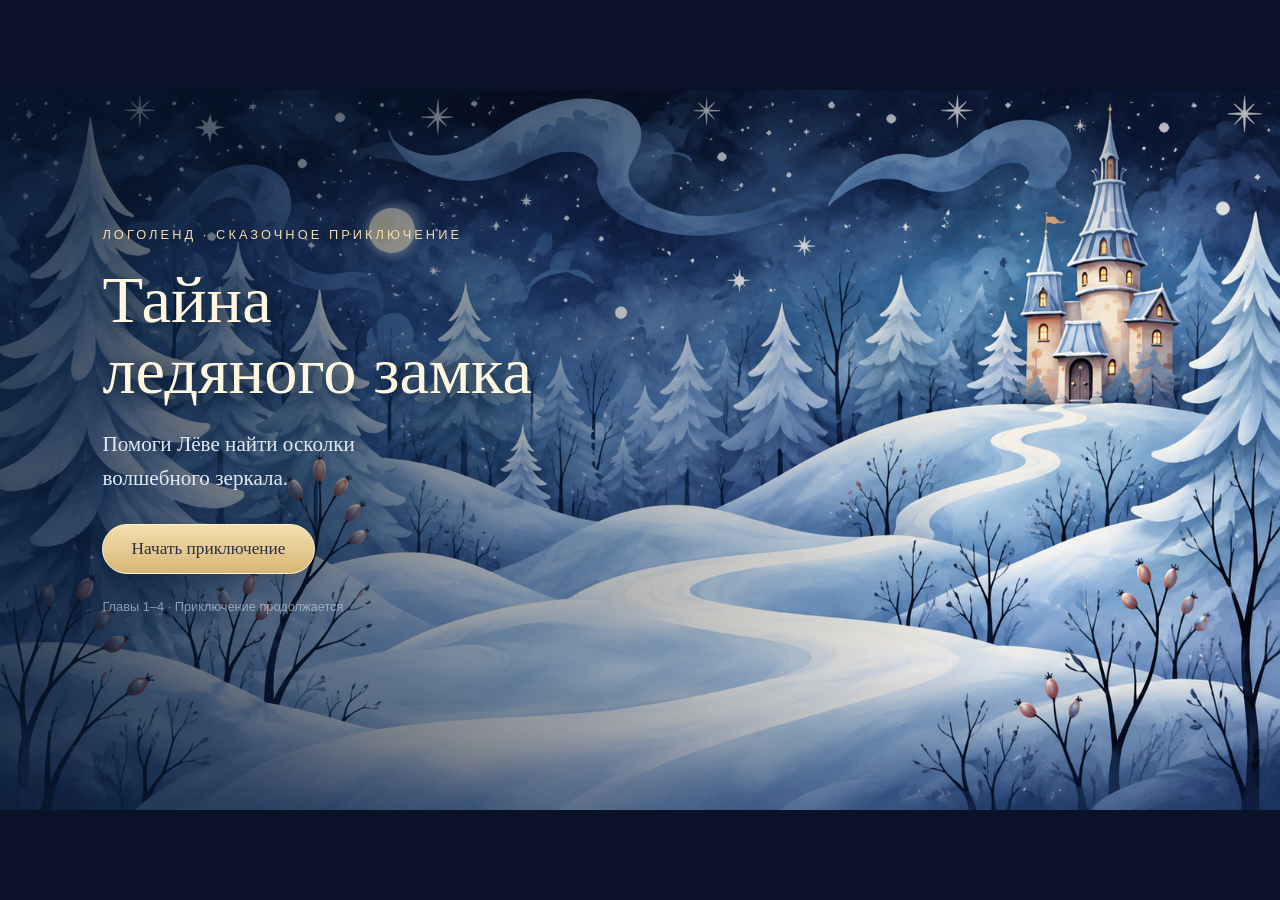
==== index.html @ 732ce21d "Open laboratory door on shard collection and expand finale into spring garden celebration" ====
<!doctype html>
<html lang="ru">
<head>
  <meta charset="utf-8"><meta name="viewport" content="width=device-width,initial-scale=1,viewport-fit=cover">
  <meta name="theme-color" content="#101b38">
  <title>Тайна ледяного замка — Логоленд</title>
  <link rel="stylesheet" href="style.css?v=spring-ending">
</head>
<body>
<main id="game" aria-label="Тайна ледяного замка">
  <div id="scene" class="scene castle"></div><div class="vignette"></div><div id="particles" aria-hidden="true"></div>
  <header id="toolbar" hidden>
    <button id="home" class="round" aria-label="В главное меню" title="В главное меню">⌂</button>
    <div id="shards" aria-label="Найдено осколков: 0 из 4"><i></i><i></i><i></i><i></i></div>
    
  </header>
  <section id="menu">
    <div class="menu-copy"><p class="eyebrow">ЛОГОЛЕНД · СКАЗОЧНОЕ ПРИКЛЮЧЕНИЕ</p><h1>Тайна<br>ледяного замка</h1><p class="intro">Помоги Лёве найти осколки<br>волшебного зеркала.</p><button id="start" class="gold">Начать приключение</button><button id="restart-room" class="text-button" hidden>Повторить оранжерею</button><button id="restart" class="text-button" hidden>Начать заново</button><p class="chapter-note">Главы 1–4 · Приключение продолжается</p></div>
  </section>
  <section id="library" aria-label="Замёрзшая библиотека" hidden>
    <div id="room-title"><span>ГЛАВА ПЕРВАЯ</span><h2>Замёрзшая библиотека</h2></div>
    <div id="books" aria-label="Четыре волшебные книги"></div>
    <button id="master" aria-label="Забрать осколок зеркала" hidden><span class="shard"></span></button>
    <button id="door" aria-label="Подойти к открывшейся двери" hidden><span>Дальше</span></button>
    <img id="lyova" src="assets/lyova.png" alt="Лисёнок Лёва" draggable="false">
  </section>
  <section id="greenhouse" aria-label="Ледяная оранжерея" hidden>
    <div class="green-title"><span>ГЛАВА ВТОРАЯ</span><h2>Ледяная оранжерея</h2></div>
    <div id="flowers" aria-label="Четыре замёрзших цветка"></div>
    <div id="held-match" aria-hidden="true" hidden><div class="match-heat"></div><img class="match-wood" src="assets/match.png" alt=""><img class="match-flame" src="assets/flame.png" alt=""></div>
    <button id="match" aria-label="Взять волшебную спичку" aria-pressed="false"><img src="assets/match.png" alt="" draggable="false"><span>Возьми спичку</span></button>
    <img id="green-lyova" src="assets/lyova.png" alt="Лисёнок Лёва" draggable="false">
    <button id="tree-shard" aria-label="Забрать второй осколок зеркала" hidden><span class="shard"></span></button>
    <button id="green-door" aria-label="Подойти к двери оранжереи" hidden><span>Дальше</span></button>
    <div id="gold-wave" aria-hidden="true"></div>
  </section>
  <section id="cave" aria-label="Пещера хрустальных ключей" hidden>
    <div class="green-title"><span>ГЛАВА ТРЕТЬЯ</span><h2>Пещера хрустальных ключей</h2></div>
    <div id="cave-crystals" aria-hidden="true"><img src="assets/crystal.png" alt=""><img src="assets/crystal.png" alt=""><img src="assets/crystal.png" alt=""></div>
    <div id="chests" aria-label="Три сундука"></div>
    <div id="cave-keys"></div><div id="key-hiding"></div>
    <img id="cave-lyova" src="assets/lyova.png" alt="Лисёнок Лёва" draggable="false">
    <button id="cave-shard" aria-label="Забрать третий осколок зеркала" hidden><span class="shard"></span></button>
    <button id="cave-door" aria-label="Подойти к проходу в лабораторию" hidden><span>Дальше</span></button>
  </section>
  <p id="hint" role="status" aria-live="polite" hidden></p>
  <div id="flower-focus" role="dialog" aria-modal="true" aria-label="Картинка внутри цветка" hidden>
    <button id="flower-close" class="round" aria-label="Вернуться к цветам">×</button>
    <div class="flower-portrait"><img id="flower-frame" src="assets/flower-open.png" alt="" draggable="false"><button id="flower-picture" aria-label="Я назвал картинку в цветке"><img id="flower-word" alt="" draggable="false"></button></div>
    <p>Придумай предложения с этим словом, а затем нажми на картинку.</p>
  </div>
  <div id="focus" role="dialog" aria-modal="true" aria-label="Волшебная книга" hidden>
    <button id="close" class="round" aria-label="Вернуть книгу на полку">×</button>
    <div id="focus-book">
      <img class="book-body" src="assets/book.png" alt="" draggable="false">
      <button id="picture" aria-label="Я назвал картинку" disabled><img id="word-image" alt="" draggable="false"></button>
      <canvas id="ice" width="480" height="580" aria-label="Сотри лёд движением пальца или мыши"></canvas>
      <div id="book-glow" aria-hidden="true"></div>
    </div>
    <p id="focus-hint" aria-live="polite">Сотри лёд с обложки</p>
  </div>
  <section id="ending" hidden><div class="ending-card"><div class="shard large"></div><p class="eyebrow">ПЕРВЫЙ ОСКОЛОК НАЙДЕН</p><h2>Библиотека проснулась!</h2><p>Ты помог Лёве раскрыть тайну четырёх книг.<br>Впереди — ледяная оранжерея.</p><p class="next-note">Продолжение приключения ещё создаётся.</p><button id="again" class="gold">Сыграть ещё раз</button><button id="end-home" class="text-button">В главное меню</button></div></section>
  <div id="transition" aria-hidden="true"></div>
  <div id="load-error" role="alert" hidden>Не удалось загрузить иллюстрации. Проверьте соединение и обновите страницу.</div>
</main>
<script src="finale.js"></script>
<script src="lab.js"></script>
<script src="cave.js"></script>
<script src="greenhouse.js?v=forest-fox"></script>
<script src="fox.js?v=original-lyova"></script>
<script src="game.js"></script>
</body>
</html>
---- style.css ----
*{box-sizing:border-box}html,body{margin:0;width:100%;height:100%;overflow:hidden;background:#091226;color:#fff;font-family:Georgia,'Times New Roman',serif}body{display:grid;place-items:center}button{font:inherit;cursor:pointer;-webkit-tap-highlight-color:transparent}button:focus-visible{outline:3px solid #ffe5a1;outline-offset:5px}button:disabled{cursor:default}button,img{user-select:none;-webkit-user-select:none}button{touch-action:manipulation}[hidden]{display:none!important}#game{width:min(100vw,177.7778vh);height:min(100vh,56.25vw);position:relative;isolation:isolate;overflow:hidden;container-type:inline-size;background:#152a4c;touch-action:none}.scene,.vignette,#particles,#transition{position:absolute;inset:0;pointer-events:none}.scene{background:center/cover no-repeat;transition:filter 1.8s,transform 2s}.scene.castle{background-image:url('assets/castle.png')}.scene.library-bg{background-image:url('assets/library.png')}.scene.warm{filter:sepia(.18) brightness(1.14)}.vignette{background:linear-gradient(180deg,#09122555,transparent 25%,transparent 80%,#0a173544)}#particles{z-index:3;overflow:hidden}.particle{position:absolute;width:3px;height:3px;background:#e9f5ff;border-radius:50%;opacity:0;animation:float 8s linear infinite}@keyframes float{0%{opacity:0;transform:translateY(0)}20%{opacity:.7}80%{opacity:.4}100%{opacity:0;transform:translate(15px,90px)}}header{position:absolute;z-index:10;top:3%;left:3%;right:3%;display:flex;align-items:center;justify-content:space-between}.round{width:4.2cqw;height:4.2cqw;min-width:30px;min-height:30px;display:grid;place-items:center;border:1px solid #cce9ff66;border-radius:50%;background:#152d4dcc;color:#e7f3fa;font-size:2.7cqw;box-shadow:0 4px 15px #06112744;position:relative}.round:hover{background:#305477}.slash{position:absolute;width:55%;height:2px;background:#f1dcb2;transform:rotate(-45deg)}#shards{display:flex;gap:1.3cqw;padding:1cqw 2cqw;border-radius:50px;background:#101e3e88;border:1px solid #b8d7ee44}#shards i,.shard{display:block;width:1.5cqw;height:2.5cqw;background:linear-gradient(135deg,#eaffff55,#7ba8d544,#bfdfff55);clip-path:polygon(38% 0,100% 20%,77% 79%,30% 100%,0 45%)}#shards i:nth-child(even){transform:rotate(30deg)}#shards i.found{background:linear-gradient(135deg,#fffbe1,#afecff 50%,#e6b64c);filter:drop-shadow(0 0 6px #ffe7a0)}#menu{position:absolute;inset:0;background:linear-gradient(90deg,#07172cbb,transparent 78%)}.menu-copy{position:absolute;left:8%;top:17%}.eyebrow{font:500 1cqw/1.5 Arial,sans-serif;letter-spacing:.24em;color:#f4dca6}h1{font-size:5.2cqw;line-height:1.08;font-weight:400;margin:1.5cqw 0;color:#fff7df;text-shadow:0 3px 20px #05182d}p.intro{font-size:1.65cqw;line-height:1.6;color:#e1eaf4;margin:1.6cqw 0 2.2cqw}.gold{background:linear-gradient(#f4dfae,#d7b676);color:#273047;font-size:1.35cqw;padding:1.1cqw 2.2cqw;border:1px solid #fff2ce;border-radius:50px;box-shadow:0 5px 22px #0d1a3966;transition:transform .2s}.gold:hover{transform:translateY(-2px);filter:brightness(1.08)}.text-button{display:block;border:0;background:none;color:#dce8ef;font-size:1.1cqw;margin:1.2cqw auto;padding:.5cqw;text-decoration:underline;text-underline-offset:4px}.menu-copy .text-button{margin-left:1cqw}.chapter-note{font:1cqw Arial,sans-serif;color:#d2deec99;margin-top:2cqw}#library{position:absolute;inset:0}#room-title{position:absolute;top:12%;width:100%;text-align:center;pointer-events:none;text-shadow:0 2px 12px #091733}#room-title span{font:.8cqw Arial,sans-serif;letter-spacing:.28em;color:#d0e4f3}#room-title h2{font-weight:400;font-size:2.1cqw;margin:.7cqw}#books{position:absolute;left:26%;top:30%;width:52%;height:29%;display:flex;align-items:end;justify-content:space-around;gap:1cqw}.shelf-book{position:relative;width:23%;height:100%;padding:0;border:0;background:none;transform-origin:50% 100%;transition:transform .5s,filter .8s}.shelf-book:hover{transform:translateY(-7%) rotate(-2deg)}.shelf-book .cover{width:100%;height:100%;object-fit:contain;filter:brightness(.87) saturate(.65)}.shelf-book .mini-picture{position:absolute;left:26%;top:28%;width:48%;height:45%;object-fit:contain;opacity:0;transition:opacity .7s}.shelf-book .frost{position:absolute;inset:9% 15% 10% 12%;border-radius:5%;background:linear-gradient(135deg,#e7faffd9,#9fc8e5e6 40%,#d4f1fff2 42%,#c2e5f4b3 45%,#9dc5e7e8 70%,#ebffffd9);box-shadow:inset 0 0 18px #e8faff;mix-blend-mode:screen;transition:opacity .8s}.shelf-book:not(.done){animation:book-breathe 3s ease-in-out infinite}.shelf-book:nth-child(2){animation-delay:.7s}.shelf-book:nth-child(3){animation-delay:1.4s}.shelf-book:nth-child(4){animation-delay:2.1s}.shelf-book.done .cover{filter:brightness(1.1);}.shelf-book.done .frost{opacity:0}.shelf-book.done .mini-picture{opacity:1}.shelf-book.done{filter:drop-shadow(0 0 8px #ffdc7e77)}@keyframes book-breathe{50%{filter:drop-shadow(0 0 6px #d0faff66)}}#lyova{position:absolute;left:9%;bottom:4%;height:31%;width:20%;object-fit:contain;transform-origin:50% 90%;pointer-events:none;transition:left 2.3s,bottom 2.3s,transform 2.3s;animation:breathe 4s ease-in-out infinite}@keyframes breathe{50%{transform:translateY(-.35cqw) rotate(-1deg)}}#lyova.happy{animation:hop .6s ease 2}@keyframes hop{40%{transform:translateY(-2cqw) rotate(4deg)}}#lyova.walk{animation:walk .3s infinite alternate}@keyframes walk{to{transform:translateY(-.5cqw) rotate(3deg)}}#hint{position:absolute;z-index:11;bottom:3%;left:27%;right:16%;margin:0;text-align:center;border-radius:50px;padding:.9cqw 1.5cqw;color:#f0f5fa;background:#102846dd;box-shadow:0 3px 20px #09122544;font-size:1.35cqw;pointer-events:none;transition:opacity .5s}#focus{position:absolute;inset:0;z-index:20;background:#08172dcc;backdrop-filter:blur(5px);display:flex;align-items:center;justify-content:center;animation:fade-in .3s}#close{position:absolute;right:5%;top:7%;z-index:4}#focus-book{position:absolute;top:10%;height:76%;width:38%;perspective:900px;animation:zoom-in .45s ease;transform-origin:center}.book-body{position:absolute;inset:0;width:100%;height:100%;object-fit:contain;pointer-events:none}#picture{position:absolute;left:24%;top:24%;width:51%;height:52%;border:0;padding:0;background:radial-gradient(ellipse,#f3f4e7 20%,#e8edf5 65%,transparent 70%);border-radius:10%;transition:filter .5s;z-index:1}#word-image{width:100%;height:100%;object-fit:contain;padding:4%}#picture.ready{animation:book-breathe 2s infinite;filter:drop-shadow(0 0 12px #ffeeb4)}#ice{position:absolute;left:13%;top:9%;width:72%;height:82%;z-index:2;border-radius:4%;touch-action:none;cursor:crosshair;transition:opacity .5s}#ice.cleared{opacity:0;pointer-events:none}#focus-hint{position:absolute;bottom:3%;font-size:1.65cqw;color:#fff2d3;margin:0}#book-glow{position:absolute;inset:-20%;opacity:0;background:radial-gradient(ellipse,#fffbd9dd, #f5d88666 25%,transparent 65%);pointer-events:none;z-index:3}.opening .book-body{animation:open-cover 1.2s ease forwards}.opening #picture{animation:rise-picture 1.2s ease forwards}.opening #book-glow{animation:flare 1.3s ease}@keyframes open-cover{50%{transform:rotateY(-55deg);filter:brightness(1.6)}100%{transform:rotateY(-20deg)}}@keyframes rise-picture{50%{transform:scale(1.1);filter:drop-shadow(0 0 20px #fff2a4)}}@keyframes flare{50%{opacity:1;transform:scale(1.15)}100%{opacity:0}}@keyframes fade-in{from{opacity:0}to{opacity:1}}@keyframes zoom-in{from{transform:scale(.35);opacity:0}to{transform:scale(1);opacity:1}}#master{position:absolute;left:48%;top:57%;width:14%;height:27%;background:radial-gradient(ellipse,#fff0b799,transparent 68%);border:0;filter:drop-shadow(0 0 15px #ffe5ab);animation:float-shard 2.5s ease-in-out infinite}#master .shard{width:4cqw;height:6cqw;margin:auto;background:linear-gradient(145deg,#fff8d5,#b5ecff 40%,#fff 45%,#6db6db 70%,#ffe9a2)}@keyframes float-shard{50%{transform:translateY(-.8cqw)}}#door{position:absolute;right:2%;top:35%;width:16%;height:42%;border:0;border-radius:50% 50% 5% 5%;background:radial-gradient(ellipse,#ffe9a633,transparent 70%);box-shadow:inset 0 0 3cqw #ffe4a477;animation:fade-in 2s}#door span{position:absolute;bottom:5%;left:12%;right:12%;padding:.65cqw;background:#1c3558dd;border:1px solid #dac38c;border-radius:30px;color:#fff1c6;font-size:1.2cqw}#ending{position:absolute;inset:0;background:#0b1939ce;z-index:25;display:grid;place-items:center;backdrop-filter:blur(6px)}.ending-card{text-align:center}.ending-card h2{font-size:3.4cqw;font-weight:400;color:#fff4d6;margin:1cqw}.ending-card p{font-size:1.4cqw;line-height:1.6}.ending-card .eyebrow{font-size:1cqw}.ending-card .next-note{color:#afc6dd;font-size:1cqw;margin:1.5cqw}.large.shard{width:3cqw;height:5cqw;margin:0 auto 1.5cqw;background:linear-gradient(135deg,#fff7cb,#b1edff,#f2dca1)}#transition{z-index:40;background:#0c1c35;opacity:0;transition:opacity .6s}#transition.active{opacity:1}#load-error{position:absolute;inset:40% 15%;z-index:60;background:#152c49;padding:2cqw;border:1px solid #efc986;text-align:center;font-size:1.5cqw}#game.returning #focus-book{animation:return-book .6s ease forwards}@keyframes return-book{to{transform:translateY(-9cqw) scale(.25);opacity:0}}@media(prefers-reduced-motion:reduce){*,*:before,*:after{animation-duration:.01ms!important;animation-iteration-count:1!important;transition-duration:.01ms!important}}@media(max-width:600px){.round{min-width:26px;min-height:26px}.gold{font-size:1.65cqw}.chapter-note{font-size:1.3cqw}#hint{font-size:1.7cqw}#focus-hint{font-size:2cqw}.text-button{font-size:1.5cqw}}
.scene.library-bg::before,.scene.library-bg::after{content:'';position:absolute;inset:0;background:url('assets/library-awake.png') center/cover no-repeat;opacity:0;transition:opacity 1.6s}.scene.library-bg::before{clip-path:inset(65% 30% 5% 38%)}.scene.library-bg::after{clip-path:inset(16% 0 14% 81%)}.scene.warm::before,.scene.unlocked::after{opacity:1}
.shelf-book .frost{background:url('assets/ice.png') center/100% 100% no-repeat;box-shadow:none;mix-blend-mode:normal;inset:5% 9% 6% 9%;border-radius:0}#ice{border-radius:0;cursor:url('data:image/svg+xml,%3Csvg xmlns="http://www.w3.org/2000/svg" width="56" height="56"%3E%3Ccircle cx="28" cy="28" r="25" fill="%23ffffff22" stroke="white" stroke-width="2"/%3E%3C/svg%3E') 28 28,crosshair}
/* Chapter two: the frozen greenhouse */
.scene.greenhouse-bg{background-image:url('assets/greenhouse.png')}.scene.greenhouse-bg::before,.scene.greenhouse-bg::after{content:'';position:absolute;inset:0;background:url('assets/greenhouse-awake.png') center/cover;opacity:0;transition:opacity 2.2s}.scene.green-awake::before{opacity:1;clip-path:inset(0 18% 0 0)}.scene.green-unlocked::after{opacity:1;clip-path:inset(0 0 0 82%)}#greenhouse{position:absolute;inset:0}.green-title{position:absolute;top:12%;left:0;right:0;text-align:center;text-shadow:0 2px 12px #081729;pointer-events:none}.green-title span{font:.8cqw Arial,sans-serif;letter-spacing:.28em;color:#d0e4f3}.green-title h2{font-size:2.1cqw;font-weight:400;margin:.7cqw}#flowers{position:absolute;left:22%;top:34%;width:65%;height:33%;display:flex;justify-content:space-around;gap:1cqw}.flower{position:relative;border:0;background:none;width:24%;height:100%;padding:0;isolation:isolate;--melt:0}.flower img{position:absolute;inset:0;width:100%;height:100%;object-fit:contain;pointer-events:none;transition:opacity .9s,transform 1.2s}.flower .bud{filter:brightness(.9);opacity:calc(1 - var(--melt))}.flower-1 .bud{filter:hue-rotate(45deg)}.flower-2 .bud{filter:hue-rotate(180deg)}.flower-3 .bud{filter:hue-rotate(-30deg)}.flower .petals{opacity:var(--melt);transform:scale(calc(.65 + var(--melt)*.35))}.flower .flower-mini{inset:16% 28% auto;width:44%;height:39%;opacity:0;z-index:2;object-fit:contain}.flower.thawed .flower-mini{opacity:1}.flower-ice{position:absolute;inset:2% 9% 23%;background:url('assets/ice.png') center/100% 100%;clip-path:ellipse(47% 49% at 50% 50%);opacity:calc(1 - var(--melt));filter:drop-shadow(0 0 5px #c7ecff);pointer-events:none}.melt-glimmer{position:absolute;inset:0;background:radial-gradient(ellipse,#ffe6a455,transparent 65%);opacity:0;pointer-events:none}.flower.thawed .melt-glimmer{animation:flower-glimmer 2s infinite}.flower.alive .melt-glimmer{animation:none;opacity:.7}.flower.alive{animation:flower-sway 4s ease-in-out infinite;transform-origin:50% 95%}.flower.alive:nth-child(even){animation-delay:1.4s}@keyframes flower-sway{50%{transform:rotate(3deg)}}@keyframes flower-glimmer{50%{opacity:1}}#green-lyova{position:absolute;left:7%;bottom:3%;height:29%;width:20%;object-fit:contain;pointer-events:none;transition:left 2s;animation:breathe 4s infinite}#green-lyova.walk{animation:walk .3s infinite alternate}#green-lyova.happy{animation:hop .6s 2}#lantern{position:absolute;left:22%;bottom:7%;width:9%;height:20%;padding:0;border:0;background:none;z-index:6}#lantern img{width:100%;height:100%;object-fit:contain;filter:drop-shadow(0 0 10px #ffd87966)}#lantern span{position:absolute;bottom:-18%;left:-35%;width:170%;font-size:1.1cqw;color:#ffefba;text-shadow:0 2px 6px #07162c}#lantern.selected img{filter:drop-shadow(0 0 17px #ffe6a4);animation:float-shard 2s infinite}#light-beam{position:absolute;width:14cqw;height:14cqw;transform:translate(-50%,-50%);z-index:4;pointer-events:none;border-radius:50%;background:radial-gradient(circle,#fff9dc66 0%,#ffe8a633 45%,transparent 70%);mix-blend-mode:screen}#light-beam div{position:absolute;inset:13%;border-radius:50%;box-shadow:0 0 2cqw #fff0bf22;border:1px solid #fff3c622}#beam-ray{position:absolute;inset:0;width:100%;height:100%;pointer-events:none;z-index:3;mix-blend-mode:screen}#flower-focus{position:absolute;inset:0;background:#07172dcc;backdrop-filter:blur(5px);z-index:22;animation:fade-in .35s}#flower-close{position:absolute;right:5%;top:7%;z-index:3}.flower-portrait{position:absolute;left:27%;top:5%;width:46%;height:80%;animation:zoom-in .5s}.flower-portrait>img{position:absolute;inset:0;width:100%;height:100%;object-fit:contain}#flower-picture{position:absolute;left:27%;top:17%;width:46%;height:43%;padding:0;border:0;border-radius:50%;background:radial-gradient(ellipse,#fffbe9 35%,#fffbe9aa 65%,transparent 72%)}#flower-picture img{width:100%;height:100%;object-fit:contain;padding:5%;pointer-events:none}#flower-focus>p{position:absolute;bottom:5%;left:0;right:0;text-align:center;font-size:1.65cqw;color:#fff2d3}.blooming .flower-portrait{animation:bloom 1s forwards}@keyframes bloom{50%{transform:scale(1.13);filter:drop-shadow(0 0 25px #ffe9ac)}100%{transform:scale(1.04)}}#tree-shard{position:absolute;left:49%;top:30%;width:12%;height:18%;border:0;background:radial-gradient(ellipse,#ffeab888,transparent 70%);animation:float-shard 2.5s infinite}#tree-shard .shard{margin:auto;width:3cqw;height:4.5cqw;background:linear-gradient(135deg,#fff9da,#aee5ff,#f5cb77)}#green-door{position:absolute;right:1%;top:35%;width:13%;height:39%;background:radial-gradient(ellipse,#ffe6a433,transparent 70%);border:0;border-radius:50% 50% 0 0}#green-door span{position:absolute;bottom:1%;left:0;right:0;padding:.6cqw;border-radius:30px;background:#183748dc;border:1px solid #d9c58e;color:#fff0c6;font-size:1.2cqw}#gold-wave{position:absolute;inset:0;background:radial-gradient(circle at 54% 50%,#ffe4a2cc,transparent 70%);pointer-events:none;opacity:0;z-index:5}#gold-wave.shine{animation:gold-wave 2.2s forwards}@keyframes gold-wave{0%{opacity:0;transform:scale(.1)}40%{opacity:.8}100%{opacity:0;transform:scale(2)}}
#flowers{top:30%;height:32%}
/* A moving match warms the frozen petals themselves. */
.flower .frozen-bud{opacity:calc(1 - var(--melt));filter:drop-shadow(0 0 .3cqw #d2f4ff44)}.flower .bud{opacity:calc(var(--melt)*(1 - var(--bloom)));filter:none}.flower .petals{opacity:var(--bloom);transform:scale(calc(.65 + var(--bloom)*.35))}.flower-ice{display:none}.flower.heating,.flower.thawed{animation:petal-sway 3.3s ease-in-out infinite;transform-origin:50% 98%}.flower.thawed:nth-child(even){animation-delay:-1.3s}@keyframes petal-sway{0%,100%{transform:rotate(-1.5deg)}50%{transform:rotate(2.5deg)}}#match{position:absolute;left:22%;bottom:7%;width:9%;height:20%;padding:0;border:0;background:none;z-index:6}#match>img{width:100%;height:100%;object-fit:contain;transform:rotate(22deg);filter:drop-shadow(0 0 .8cqw #ffd38b55)}#match.selected>img{opacity:.25}#match span{position:absolute;bottom:-18%;left:-35%;width:170%;font-size:1.1cqw;color:#ffefba;text-shadow:0 2px 6px #07162c}#held-match{position:absolute;z-index:9;width:5cqw;height:14cqw;transform:translate(-50%,-20%);pointer-events:none;--lean:0deg}#held-match .match-wood{position:absolute;left:35%;top:28%;width:30%;height:72%;object-fit:fill}#held-match .match-flame{position:absolute;left:5%;top:0;width:90%;height:42%;object-fit:contain;transform-origin:50% 92%;filter:drop-shadow(0 0 .7cqw #ffb44f99);animation:flame-dance .32s ease-in-out infinite alternate}#held-match .match-heat{position:absolute;left:-65%;top:-30%;width:230%;height:100%;background:radial-gradient(ellipse,#ffdb8a33,transparent 65%);animation:heat-pulse .7s infinite alternate}.holding-match .flower{cursor:none}@keyframes flame-dance{0%{transform:rotate(calc(var(--lean) - 6deg)) scale(.92,1.04);opacity:.92}50%{transform:rotate(calc(var(--lean) + 2deg)) scale(1.03,.96);opacity:1}100%{transform:rotate(calc(var(--lean) + 7deg)) scale(.94,1.09);opacity:.95}}@keyframes heat-pulse{to{opacity:.6;transform:scale(1.15)}}
#held-match .match-wood{left:0;top:34%;width:100%;height:66%;object-fit:contain}
#match.selected>img{visibility:hidden;opacity:0;filter:none}.flower.thawed{cursor:default}
/* Chapter three: matching crystal keys and treasure locks. */
.scene.cave-bg{background-image:url('assets/cave.png')}#cave{position:absolute;inset:0}#chests{position:absolute;left:22%;top:37%;width:65%;height:29%;display:flex;gap:.8cqw;justify-content:space-around}.chest{position:relative;width:24%;height:100%;perspective:500px;transition:filter .4s}.chest>img{position:absolute;inset:0;width:100%;height:100%;object-fit:contain;pointer-events:none}.chest-bottom{clip-path:inset(45% 0 0 0)}.chest-lid{clip-path:inset(0 0 55% 0);transform-origin:50% 45%;transition:transform 1.1s,opacity 1s}.chest-open{opacity:0;transition:opacity 1s}.chest.opening .chest-lid{transform:rotateX(-80deg);opacity:0}.chest.opened .chest-open{opacity:1}.chest.opened .chest-lid,.chest.opened .chest-bottom{opacity:0}.lock-sigil{position:absolute;left:44%;top:54%;width:17%;height:20%;display:grid;place-items:center;font-family:Arial,sans-serif;font-size:1.4cqw;color:#fff0b5;text-shadow:0 1px 3px #13233c;pointer-events:none}.chest.opened .lock-sigil{display:none}.chest-picture{position:absolute;left:23%;top:7%;width:58%;height:59%;padding:0;border:0;background:radial-gradient(ellipse,#fff4cbdd,transparent 72%);z-index:2;animation:book-breathe 2.7s infinite}.chest-picture img{width:100%;height:100%;object-fit:contain;pointer-events:none}.chest.restored{filter:drop-shadow(0 0 1.3cqw #ffdda678)}.chest.restored .chest-picture{animation:none}.chest.drop-target{filter:drop-shadow(0 0 1cqw #d2faff)}#cave-keys,#key-hiding{position:absolute;inset:0;pointer-events:none}.crystal-key{position:absolute;transform:translate(-50%,-50%) rotate(-10deg);width:12%;height:13%;border:0;padding:0;background:none;pointer-events:auto;touch-action:none;z-index:7;cursor:grab;transition:filter .25s}.crystal-key img{width:100%;height:100%;object-fit:contain;pointer-events:none}.crystal-key span{position:absolute;left:20%;top:25%;width:22%;height:45%;display:grid;place-items:center;color:#fff2c3;text-shadow:0 1px 3px #13233c;font:1.2cqw Arial,sans-serif;pointer-events:none}.key-1 img{filter:hue-rotate(25deg)}.key-2 img{filter:hue-rotate(-25deg)}.key-3 img{filter:hue-rotate(150deg)}.crystal-key.dragging{z-index:20;cursor:grabbing;filter:drop-shadow(0 0 1cqw #ffe0a4);transform:translate(-50%,-50%) rotate(0)}.crystal-key.returning-key{animation:key-return .5s}@keyframes key-return{40%{transform:translate(-50%,-50%) rotate(8deg)}}.hiding-crystal{position:absolute;width:12%;height:21%;transform:translate(-50%,-50%);padding:0;border:0;background:none;pointer-events:auto;z-index:8;transition:transform .65s,opacity .65s}.hiding-crystal img{width:100%;height:100%;object-fit:contain;pointer-events:none}.hiding-crystal.moved{transform:translate(-110%,-30%) rotate(-30deg);opacity:0;pointer-events:none}#cave-crystals{position:absolute;left:23%;top:20%;width:61%;height:29%;display:flex;justify-content:space-between;pointer-events:none}#cave-crystals img{width:17%;height:100%;object-fit:contain;opacity:.5;filter:saturate(.6) brightness(.7);transition:filter 1s,opacity 1s}#cave-crystals img.lit{filter:brightness(1.5) drop-shadow(0 0 1.4cqw #99eeff);opacity:1}#cave-lyova{position:absolute;left:5%;bottom:4%;height:28%;width:19%;object-fit:contain;pointer-events:none;transition:left 2s;animation:breathe 4s infinite}#cave-lyova.happy{animation:hop .6s 2}#cave-lyova.walk{animation:walk .3s infinite alternate}#cave-shard{position:absolute;left:48%;top:20%;width:12%;height:21%;border:0;background:radial-gradient(ellipse,#ffeab888,transparent 70%);animation:float-shard 2.5s infinite}#cave-shard .shard{margin:auto;width:3.5cqw;height:5cqw;background:linear-gradient(135deg,#fff9da,#aee5ff,#f5cb77)}#cave-door{position:absolute;right:1%;top:31%;width:13%;height:42%;background:radial-gradient(ellipse,#ffedbc99,#a7dcf455 45%,transparent 70%);border:0;border-radius:50% 50% 0 0}#cave-door span{position:absolute;bottom:1%;left:0;right:0;padding:.6cqw;border-radius:30px;background:#183748dc;border:1px solid #d9c58e;color:#fff0c6;font-size:1.2cqw}#cave.completed #cave-crystals{animation:flare 1.5s}
.lock-sigil{top:45%;height:18%}#cave-crystals img{opacity:0}#cave-crystals img.lit{opacity:1}
.crystal-key span{left:10%;width:17%;top:28%;height:40%}
/* Painted picture locks */
#chests{left:23%;width:66%;top:36%;height:34%;gap:2cqw}.chest{width:31%;background:none;border:0;padding:0}.chest-label{position:absolute;top:91%;left:0;right:0;font-size:1.5cqw;color:#f6e4ba;text-shadow:0 2px 5px #071326}.lock-sigil .keyhole{width:65%;height:95%}.keyhole{display:block;background:#142434;clip-path:polygon(35% 0,65% 0,85% 20%,85% 40%,63% 55%,80% 100%,20% 100%,37% 55%,15% 40%,15% 20%)}.crystal-key{width:17%;height:17%}.crystal-key.selected{filter:drop-shadow(0 0 .7cqw #ffe1a1)}#cave-crystals img{width:24%}
#lock-puzzle{position:absolute;inset:0;z-index:45;display:grid;place-items:center;background:#07142be8;--turn:0deg}.lock-panel{position:relative;width:100%;height:100%;background:url('assets/lock-painted.png') center/cover no-repeat;text-align:center}.lock-eyebrow{margin:2.3cqw 0 .5cqw;color:#f0d39b;letter-spacing:.16em;font: .8cqw Georgia,serif;text-shadow:0 2px 6px #0a183a}#lock-title{font-size:2.05cqw;font-weight:normal;margin:.4cqw 7cqw;color:#fff2d7;text-shadow:0 2px 7px #06152d,0 0 2cqw #071e42}.lock-instruction{font-size:1.2cqw;color:#e0eef7;margin:.65cqw;text-shadow:0 2px 6px #091c3e}#lock-close{position:absolute;right:2cqw;top:2cqw;z-index:5;background:#132b4ca8;border-color:#d5bb80;color:#fae3ac}.lock-wheel{position:absolute;left:9%;top:23%;width:82%;height:64%}.gear{position:absolute;object-fit:contain;transition:transform 1.15s ease-in-out;pointer-events:none;filter:drop-shadow(0 .3cqw .35cqw #07172cb0)}.gear-back{width:24cqw;height:24cqw;left:50%;top:50%;margin:-12cqw;transform:rotate(var(--turn))}.gear-small{width:11cqw;height:11cqw;left:25%;top:48%;transform:rotate(calc(0deg - var(--turn)))}.gear-third{width:9cqw;height:9cqw;left:59%;top:15%;transform:rotate(calc(0deg - var(--turn)))}.lock-core{position:absolute;left:50%;top:50%;width:13cqw;height:13cqw;margin:-6.5cqw;pointer-events:none}#turning-key{position:absolute;width:18cqw;max-width:none;height:9cqw;object-fit:contain;left:-10cqw;top:2cqw;transform-origin:90% 50%;transform:rotate(var(--turn));transition:transform 1.15s ease-in-out;filter:drop-shadow(0 .3cqw .3cqw #0009);pointer-events:none}#lock-words{position:absolute;inset:0}.lock-word{position:absolute;transform:translate(-50%,-50%);width:14cqw;height:11cqw;padding:.6cqw;border:0;background:none;isolation:isolate;transition:filter .35s,scale .35s}.lock-word:before{content:'';position:absolute;inset:3%;border-radius:50%;background:radial-gradient(ellipse,#e0ecff30,transparent 68%);z-index:-1;transition:background .4s}.lock-word img{width:100%;height:100%;object-fit:contain;pointer-events:none;filter:drop-shadow(0 .3cqw .4cqw #06152e99);transition:filter .4s}.lock-word:hover:not(:disabled){scale:1.08}.lock-word:hover:not(:disabled) img{filter:drop-shadow(0 0 .6cqw #fff0c077)}.lock-word.correct img{filter:drop-shadow(0 0 .6cqw #ffe7aa) drop-shadow(0 0 1.3cqw #c6f6fc88)}.lock-word.correct:before{background:radial-gradient(ellipse,#fff0ba55,transparent 70%)}.lock-word.correct:after{content:'✦';position:absolute;right:4%;top:5%;color:#fff1b5;font-size:2cqw;text-shadow:0 0 .8cqw #fff1bd}.lock-word.try-again{animation:word-shake .4s}#lock-feedback{position:absolute;bottom:4.2%;left:5%;right:5%;margin:0;font-size:1.3cqw;color:#ffebc7;text-shadow:0 2px 6px #061531}#lock-progress{position:absolute;bottom:1.3%;left:0;right:0;font:1cqw Georgia,serif;color:#cee5f3;text-shadow:0 2px 5px #071428}.solved .gear{filter:drop-shadow(0 0 1.5cqw #ffe7ab)}@keyframes word-shake{25%,75%{translate:-.45cqw}50%{translate:.45cqw}}
.chest-vapor{position:absolute;left:0;top:-44%;width:100%;height:125%;pointer-events:none;opacity:0;z-index:4;overflow:visible}.chest-vapor img{position:absolute;inset:0;width:100%;height:100%;object-fit:contain;opacity:0;transform-origin:50% 100%}.chest.opened .chest-vapor{opacity:1}.chest.opened .chest-vapor img{animation:ice-vapor 5.5s ease-out infinite}.chest.opened .chest-vapor img+img{animation-delay:2.7s;left:10%;width:85%}@keyframes ice-vapor{0%{opacity:0;transform:translateY(18%) scale(.6)}20%{opacity:.85}70%{opacity:.48}100%{opacity:0;transform:translate(-8%,-28%) scale(1.2)}}@media(prefers-reduced-motion:reduce){.gear,#turning-key{transition-duration:.1s}.lock-word.try-again{animation:none}.chest.opened .chest-vapor img{animation:none;opacity:.55}}
/* Align each picture with its painted recess. */
.lock-wheel{inset:0;width:100%;height:100%}.lock-eyebrow{display:none}#lock-title{position:absolute;top:3.2%;left:25%;right:25%;margin:0;font-size:1.9cqw;line-height:1.2;z-index:2}.lock-instruction{position:absolute;bottom:1.4%;left:5%;right:5%;margin:0;z-index:2;font-size:1.15cqw}.lock-word{width:17cqw;height:14cqw}.gear-back{width:25cqw;height:25cqw;margin:-12.5cqw}.gear-small{left:33%;top:53%;width:10cqw;height:10cqw}.gear-third{left:57%;top:28%;width:9cqw;height:9cqw}#lock-progress{top:15%;bottom:auto}#lock-feedback{bottom:7%;font-size:1.15cqw;z-index:2}
.gear-small{transform:rotate(var(--small-turn,0deg))}.gear-third{transform:rotate(var(--third-turn,0deg))}
/* Vapor is rooted inside the chest, behind its front wall. */
.chest .chest-front{opacity:0;clip-path:inset(61% 0 0);z-index:6;transition:opacity 1s}.chest.opened .chest-front{opacity:1}.chest-vapor{left:18%;top:-51%;width:64%;height:112%;z-index:5}.chest-vapor img{object-fit:fill;transform-origin:50% 100%}.chest.opened .chest-vapor img{animation:rooted-vapor 5s ease-in-out infinite}.chest.opened .chest-vapor img+img{left:8%;width:84%;animation-delay:2.5s}@keyframes rooted-vapor{0%{opacity:0;transform:scale(.55,.45)}25%{opacity:.8}65%{opacity:.55}100%{opacity:0;transform:scale(1.12,1.15)}}
.lock-instruction{display:none}#lock-title{top:1.6%;left:22%;right:22%;padding:1cqw 2cqw;border:1px solid #d7bd80aa;border-radius:1.5cqw;background:#112c50f2;color:#fff4d6;font:600 2.3cqw/1.3 Georgia,serif;box-shadow:0 .4cqw 1.4cqw #071b3e99;text-shadow:none}#lock-progress{top:auto;bottom:2.5%;font-size:1.3cqw}#lock-feedback:empty{display:none}#lock-feedback{bottom:6%;background:#102a4bdc;border-radius:1cqw;left:28%;right:28%;padding:.5cqw}
#tree-shard,#cave-shard{left:46%;top:71%;width:15%;height:24%;z-index:9;background:radial-gradient(ellipse,#fff1bc88,transparent 68%)}#tree-shard .shard,#cave-shard .shard{width:6cqw;height:8cqw;background:linear-gradient(125deg,#f3feff 0%,#b8eaff 28%,#fff 30%,#77bbdf 33%,#c9f0ff 58%,#f6ffff 60%,#6dadd4 63%,#d8f6ff 100%);clip-path:polygon(34% 0,87% 13%,100% 48%,64% 100%,10% 81%,0 34%);filter:drop-shadow(0 0 .8cqw #d6f8ff);box-shadow:inset 0 0 1cqw #fff}#tree-shard:after,#cave-shard:after{content:'✦';position:absolute;right:12%;top:18%;color:#fff6cf;font-size:2cqw;animation:breathe 2s infinite}
@media(prefers-reduced-motion:reduce){.chest.opened .chest-vapor img{animation:none;transform:none;opacity:.55}}
.chest-vapor{top:-45%;height:112%}.chest .chest-front{clip-path:inset(65% 0 0)}
.scene.lab-bg{background-image:url('assets/lab-room.png')}#lab{position:absolute;inset:0}#cauldron{position:absolute;left:39%;top:36%;width:29%;height:43%;border:0;background:none;padding:0}#cauldron>img{width:100%;height:100%;object-fit:contain}#potions{position:absolute;left:20%;right:9%;bottom:5%;height:20%;display:flex;gap:2%}.potion{position:relative;width:18%;height:100%;border:0;background:none;padding:0;touch-action:none}.potion img{position:absolute;inset:0;width:100%;height:100%;object-fit:contain;pointer-events:none}.potion .bottle{filter:hue-rotate(var(--potion-hue))}.potion .potion-icon{inset:43% 28% auto;width:44%;height:36%}.potion.used{opacity:.35;filter:saturate(.2)}.potion.dragging{z-index:20;cursor:grabbing}.potion.pouring{animation:potion-pour 1.7s}.all-brewed .potion.used{opacity:.7;filter:drop-shadow(0 0 1cqw #bdfaff)}#lab-lyova{position:absolute;left:3%;bottom:3%;width:18%;height:29%;object-fit:contain}#lab-lyova.happy{animation:hop .6s 3}.brew-smoke{position:absolute;left:20%;top:-80%;width:60%;height:100%;opacity:0;pointer-events:none}.brew-smoke img{width:100%;height:100%;object-fit:contain}.brewing .brew-smoke{animation:brew-cloud 1.8s infinite}.brew-bubbles{position:absolute;left:20%;top:10%;width:60%;height:30%;pointer-events:none;display:none}.brewing .brew-bubbles{display:block}.brew-bubbles i{position:absolute;bottom:0;width:1.5cqw;height:1.5cqw;border:2px solid #d4ffff;border-radius:50%;background:#80d6e955;animation:bubble-rise 1.4s infinite}#lab-magic{position:absolute;inset:0;z-index:45;background:radial-gradient(ellipse,#305477ed,#0a1935f5);display:grid;place-items:center}#lab-close{position:absolute;right:3%;top:4%;z-index:5}#lab-magic>p{position:absolute;top:3%;font-size:1.8cqw;color:#ffebc5}#magic-picture{position:absolute;left:27%;top:15%;width:46%;height:77%;animation:zoom-in .7s}#magic-picture>img{position:absolute;inset:0;width:100%;height:100%;object-fit:contain;pointer-events:none;transition:opacity 1.2s,transform 1.8s}#magic-picture .right{opacity:0}.magic-hotspot{position:absolute;background:none;border:0;padding:0}.magic-hotspot:focus-visible{outline:2px solid #fff0b0}#magic-hotspots{position:absolute;inset:0}.magic-sparkles{position:absolute;inset:0;pointer-events:none;opacity:0;background:radial-gradient(ellipse,#fff9d988,transparent 65%)}.correcting .magic-sparkles{animation:flare 1.5s}.correcting .wrong{opacity:0}.correcting .right{opacity:1!important}.event-mill .wrong{transform:rotate(180deg)}.event-mill.correcting .wrong{transform:rotate(360deg);opacity:1}.event-mill.correcting .right{opacity:0!important}.event-frog.correcting{animation:hop .8s 2}.event-swan.correcting .right{animation:breathe 1.3s 2}.event-fir.correcting .right{animation:zoom-in 1.4s}.vanishing{animation:magic-away .7s forwards!important}#lab-shard{position:absolute;left:48%;top:46%;width:12%;height:23%;background:radial-gradient(ellipse,#fff0b688,transparent 70%);border:0;z-index:9;animation:shard-rise 2s ease-out both,float-shard 2.5s 2s infinite}#lab-shard .shard{width:5cqw;height:7cqw;margin:auto;background:linear-gradient(125deg,#fff,#b1eaff 35%,#fff 38%,#73b8df 65%,#d9faff)}#lab-door{position:absolute;right:2%;top:50%;border:1px solid #d6bf8d;border-radius:2cqw;background:#173453;color:#fff2d1;padding:1cqw 2cqw;font-size:1.5cqw}@keyframes potion-pour{50%{transform:translateY(-7cqw) rotate(55deg);opacity:.6}100%{opacity:0}}@keyframes brew-cloud{0%{opacity:0;transform:scale(.6)}50%{opacity:.85;filter:hue-rotate(90deg)}100%{opacity:0;transform:translateY(-15%) scale(1.3);filter:hue-rotate(240deg)}}@keyframes bubble-rise{to{transform:translateY(-6cqw);opacity:0}}@keyframes magic-away{to{transform:scale(.7);opacity:0;filter:brightness(3)}}@keyframes shard-rise{from{transform:translateY(7cqw) scale(.2);opacity:0}to{transform:none;opacity:1}}
.lab-windmill{display:none;position:absolute;inset:0;transform:rotate(180deg);transition:transform 1.8s}.lab-windmill>img{position:absolute;inset:0;width:100%;height:100%;object-fit:contain}.lab-windmill .lab-rotor{left:5%;top:-7%;width:90%;height:84%;object-fit:contain}.event-mill .lab-windmill{display:block}.event-mill>img{visibility:hidden}.event-mill.correcting .lab-windmill{transform:rotate(360deg)}.event-mill.correcting .lab-rotor{animation:mill-spin 5s 1.8s linear infinite}@keyframes mill-spin{to{transform:rotate(360deg)}}
#lab .green-title{top:13%;color:#233d55;text-shadow:0 1px 6px #fff9}#lab .green-title span{color:#3b5669}#lab .green-title h2{font-size:2.4cqw}#potions{bottom:13%;height:18%}#cauldron{top:34%;height:42%}
.deer-leaves{position:absolute;inset:0;pointer-events:none;overflow:visible}.deer-leaves img{position:absolute;width:9%;height:13%;object-fit:contain;opacity:0}.event-deer.correcting .deer-leaves img{animation:deer-leaf-flight 1.8s ease-out both}.event-deer.correcting .right{transition-delay:.3s}@keyframes deer-leaf-flight{0%{opacity:0;transform:scale(.6)}15%{opacity:1}100%{opacity:0;transform:translate(var(--drift),-12cqw) rotate(var(--spin)) scale(.3)}}
#lab .green-title{color:#fff1d4;text-shadow:0 2px 8px #102746}#lab .green-title span{color:#d6e7f5}.event-lion.correcting .right{animation:gentle-nod 1.4s}.event-swan.correcting .right{transform-origin:40% 65%;animation:swan-stretch 2.3s}.event-fir.correcting .wrong{transform:scale(1.08);filter:blur(5px)}@keyframes gentle-nod{50%{transform:translateY(.6cqw) rotate(1deg)}}@keyframes swan-stretch{0%{transform:scale(.94,1)}60%{transform:scale(1.05,1.02)}100%{transform:scale(1)}}
#cauldron{top:28%;height:42%}#potions{inset:0;display:block;height:auto;pointer-events:none}.potion{position:absolute;top:49%;width:11%;height:21%;pointer-events:auto}.potion:nth-child(1){left:14%}.potion:nth-child(2){left:26%}.potion:nth-child(3){left:65%}.potion:nth-child(4){left:76%}.potion:nth-child(5){left:87%}
/* Clear play space and shared storybook instruction frame. */
#room-title,.green-title{display:none!important}
#hint,#focus-hint,#lock-title,#lab-magic>p,#flower-focus>p{color:#fff2d5;background:linear-gradient(135deg,#183854f5,#0f253ff7);border:3px double #d3b477;border-radius:1.2cqw;box-shadow:inset 0 0 0 .25cqw #1b405a,0 .3cqw 1cqw #07152566;padding:.9cqw 2cqw;font:600 1.8cqw/1.4 Georgia,serif;text-align:center;text-shadow:0 1px 2px #071528;letter-spacing:normal}#hint{left:22%;right:16%;bottom:2%;width:auto;pointer-events:none}#focus-hint{left:25%;right:25%;bottom:3%}#lock-title{font-size:2.2cqw;top:2%;left:21%;right:21%}#lab-magic>p{left:20%;right:20%;top:2%;margin:0}#magic-picture{top:19%;height:73%}
#cauldron{left:40%;top:28%;width:25%;height:auto;aspect-ratio:1.1}#cauldron>img{display:block;width:100%;height:100%;object-fit:fill}.potion{top:48%;width:9%;height:20%}.potion:nth-child(1){left:17%}.potion:nth-child(2){left:28%}.potion:nth-child(3){left:65%}.potion:nth-child(4){left:75%}.potion:nth-child(5){left:85%}
.potion-surface{position:absolute;left:18%;top:8%;width:64%;height:16%;border-radius:50%;overflow:hidden;pointer-events:none;opacity:0;background:radial-gradient(ellipse at 45% 55%,#78f2d9,#17aeb5 45%,#075d75);box-shadow:inset 0 -.4cqw .8cqw #05394b}.brewing .potion-surface{opacity:.92}.liquid-swirl{position:absolute;inset:-50%;border-radius:50%;background:repeating-radial-gradient(ellipse at 40% 60%,transparent 0 8%,#a4ffeb55 10%,transparent 13% 22%);animation:liquid-roll 2.2s linear infinite}.brew-bubbles{left:19%;top:7%;width:62%;height:18%;border-radius:50%;overflow:hidden}.brew-bubbles i{bottom:auto;width:var(--bubble-size);height:var(--bubble-size);border:0;background:radial-gradient(circle at 30% 25%,#edfffbdc 0 8%,#88eedd99 17%,#178ba2aa 55%,#053c6688 70%);box-shadow:inset -.1cqw -.15cqw .2cqw #07516588;border-radius:50%;animation:bubble-pop 1s infinite}.brew-bubbles i:after{content:'';position:absolute;inset:-35%;border:1px solid #b7fff6aa;border-radius:50%;opacity:0;animation:surface-ripple 1s infinite;animation-duration:inherit;animation-delay:inherit}@keyframes liquid-roll{50%{transform:rotate(180deg) scale(1.1,.8)}100%{transform:rotate(360deg)}}@keyframes bubble-pop{0%{transform:scale(.15);opacity:0}20%{opacity:.8}65%{transform:scale(1);opacity:1}78%{transform:scale(1.1,.35);opacity:.7}100%{transform:scale(1.6,.15);opacity:0}}@keyframes surface-ripple{65%{opacity:0;transform:scale(.5)}80%{opacity:.65}100%{opacity:0;transform:scale(1.8,.5)}}#lab-shard{left:46%;top:16%;width:13%;height:23%;animation:from-potion 2.4s ease-out both,float-shard 2.5s 2.4s infinite}@keyframes from-potion{0%{transform:translateY(10cqw) scale(.05);opacity:0}20%{opacity:1}100%{transform:translateY(0) scale(1);opacity:1}}.event-snail.correcting .wrong{transform:scale(.88) rotate(-7deg);filter:brightness(1.5)}.event-snail.correcting .right{animation:snail-awake 2.5s}@keyframes snail-awake{45%{transform:translateX(1cqw)}100%{transform:none}}

/* Flasks sit within the table edge; poured bottles leave their original slots empty. */
/* Staggered rows: painted bottle bases land at 63% and 68% of the scene. */
.potion:nth-child(1){left:18%;top:45%}
.potion:nth-child(2){left:24%;top:50%}
.potion:nth-child(3){left:31%;top:45%}
.potion:nth-child(4){left:66%;top:45%}
.potion:nth-child(5){left:72%;top:50%}
.potion:before{content:'';position:absolute;left:24%;bottom:10%;width:52%;height:3%;border-radius:50%;background:#2c1c24;filter:blur(.16cqw);opacity:.4;pointer-events:none}
.potion.dragging:before,.potion.flying:before{display:none}
.potion.used,.all-brewed .potion.used,.potion.spent{visibility:hidden;pointer-events:none}
.potion .bottle-cap{clip-path:inset(0 0 78% 0);filter:hue-rotate(var(--potion-hue));transition:transform .4s ease,opacity .35s}
.potion.uncorked .bottle{clip-path:inset(22% 0 0 0)}.potion.uncorked .bottle-cap{transform:translateY(-2cqw) rotate(18deg);opacity:0}
.potion.flying{z-index:25;transition:transform .7s cubic-bezier(.35,.05,.25,1);pointer-events:none}
#potion-stream{position:absolute;z-index:24;width:.42cqw;margin-left:-.21cqw;pointer-events:none;opacity:0;border-radius:45%;background:linear-gradient(90deg,#207f87aa,#c4fff0,#4bb7ae,#19596a99);filter:hue-rotate(var(--potion-hue));transform-origin:top;box-shadow:0 0 .25cqw #7ee6d866}
#potion-stream.flowing{opacity:.9;animation:stream-shimmer .18s infinite alternate}
#potion-stream:after{content:'';position:absolute;bottom:-.3cqw;left:-.8cqw;width:2cqw;height:.6cqw;border-radius:50%;border:1px solid #b7eede;box-shadow:0 0 .4cqw #c5fff099;animation:pour-ripple .5s infinite}
#potion-stream i{position:absolute;inset:0;background:repeating-linear-gradient(transparent 0 15%,#effffdaa 18%,transparent 25% 40%);background-size:100% 45%;animation:stream-drops .25s linear infinite}
@keyframes stream-shimmer{to{transform:scaleX(.75) skewX(1deg)}}@keyframes stream-drops{to{background-position:0 100%}}@keyframes pour-ripple{to{transform:scale(2.3,1.5);opacity:0}}
.brew-water{position:absolute;left:18%;top:8%;width:64%;height:16%;border-radius:50%;pointer-events:none;opacity:0;transition:opacity .35s;box-shadow:inset 0 -.3cqw .5cqw #052f40}.brewing .brew-water{opacity:.95}.potion-surface{display:none}
@keyframes from-potion{0%{transform:translateY(4cqw) scale(.05);opacity:0}20%{opacity:1}100%{transform:translateY(0) scale(1);opacity:1}}
/* Finale: four hand-shaped glass fragments, matching the painted mirror opening. */
#shards>:nth-child(n+5){display:none}
.scene.finale-bg{background-image:url('assets/finale-room.png')}
#finale{position:absolute;inset:0;isolation:isolate;touch-action:none}
#finale:before{content:'';position:absolute;inset:0;background:url('assets/finale-spring.png') center/100% 100%;opacity:0;transition:opacity 3s ease;pointer-events:none}
#finale.restored:before{opacity:1}
#mirror-slots,#mirror-pieces{position:absolute;inset:0;pointer-events:none}
.mirror-slot{position:absolute;padding:0;border:0;background:#b8ddf914;pointer-events:auto;transition:background .3s}
.mirror-slot:hover,.mirror-slot:focus-visible{background:#bde7ff55}
.mirror-piece{position:absolute;background:none;border:0;padding:0;touch-action:none;pointer-events:auto;cursor:grab;filter:drop-shadow(0 .3cqw .2cqw #06172a88);transition:transform .3s,filter .3s;transform-origin:center}
.mirror-piece svg{width:100%;height:100%;overflow:visible;display:block}
.mirror-piece.selected{filter:drop-shadow(0 0 .35cqw #fff0b9) drop-shadow(0 .3cqw .3cqw #16304b)}
.mirror-piece.dragging{z-index:10;cursor:grabbing;transition:none}
.mirror-piece.placed{pointer-events:none;filter:none;transition:opacity 2.5s}
.restored .mirror-piece.placed{opacity:0}.restored #mirror-slots{display:none}
#mirror-instruction{position:absolute;top:1.5%;left:20%;right:20%;margin:0;padding:.8cqw 1.8cqw;border:3px double #d3b477;border-radius:1.2cqw;background:#102b46f5;color:#fff2d5;font:600 1.65cqw/1.4 Georgia;text-align:center;box-shadow:0 .3cqw 1cqw #07152566}
#mirror-rotate{position:absolute;right:3%;top:37%;border:3px double #d3b477;border-radius:1.3cqw;background:#183854ee;color:#fff2d5;font:3cqw Georgia;padding:.6cqw 1.3cqw;box-shadow:0 .3cqw .8cqw #10203688}
#mirror-rotate span{display:block;font-size:1.3cqw}#mirror-rotate:disabled{opacity:.4}
#mirror-feedback{position:absolute;bottom:.5%;left:20%;right:20%;margin:0;text-align:center;color:#fff1c9;font:600 1.3cqw Georgia;text-shadow:0 1px 4px #102036;pointer-events:none}
#final-lyova{position:absolute;left:3%;top:41%;width:16%;height:29%;object-fit:contain;pointer-events:none;opacity:.9}
.restored #final-lyova{animation:hop .8s 3;opacity:1}
#mirror-victory{position:absolute;bottom:3%;left:20%;right:20%;text-align:center;padding:1.2cqw;border:3px double #d3b477;border-radius:1.5cqw;background:#12324be8;color:#fff1d0;animation:zoom-in .8s}
#mirror-victory h2{font:600 2.2cqw Georgia;margin:0 0 1cqw}
@media(prefers-reduced-motion:reduce){.mirror-piece,#finale:before{transition:none}.restored #final-lyova{animation:none}}

/* The mirror is already present: only four small missing chips need repair. */
#mirror-glass{position:absolute;left:32.3%;top:21.4%;width:35.4%;height:46.5%;border-radius:2.2cqw;overflow:hidden;box-shadow:inset 0 0 1.5cqw #d5efff66;transition:opacity 2.5s}
#mirror-glass svg{width:100%;height:100%;display:block}
#finale .mirror-slot{background:radial-gradient(ellipse at 40% 30%,#213c56,#091b30);filter:drop-shadow(0 0 .15cqw #f0fbff);box-shadow:inset 0 0 1cqw #020c1b;}
#finale .mirror-slot:hover,#finale .mirror-slot:focus-visible{background:#254b66}
#finale .mirror-slot.filled{visibility:hidden;pointer-events:none}
#finale.restored #mirror-glass{opacity:0}
#mirror-rotate{top:auto;bottom:3%;right:3%;font-size:2cqw;padding:.35cqw .8cqw}
#mirror-rotate span{font-size:1cqw}

/* Polished silver glass: a continuous reflected hall across the mirror and chips. */
#mirror-glass:after{content:'';position:absolute;inset:0;border-radius:inherit;box-shadow:inset 0 0 .8cqw #16263788,inset .12cqw .14cqw .18cqw #f8f4e8aa;pointer-events:none}
#finale .mirror-slot{background:linear-gradient(125deg,#101b28,#263545 55%,#111c29);filter:none}
.mirror-piece.placed svg polygon{transition:stroke-opacity .65s;stroke-opacity:.2}

/* Blue mirror with fine bevels on the four loose glass chips. */
.mirror-piece{filter:drop-shadow(.08cqw .18cqw .08cqw #16365d88) drop-shadow(0 .4cqw .5cqw #06172a44)}
.mirror-piece.selected{filter:drop-shadow(0 0 .18cqw #dbf4ff) drop-shadow(0 .3cqw .35cqw #12345188)}
.mirror-piece .glass-bevel{transition:opacity .6s}.mirror-piece.placed .glass-bevel{opacity:0}
#mirror-glass:after{box-shadow:inset 0 0 .7cqw #28537b66,inset .1cqw .1cqw .2cqw #edfaff99}

/* Place each stem on its existing painted pedestal; centre pictures within each bloom. */
#flowers{inset:0;width:100%;height:100%;display:block}
#flowers .flower{position:absolute;bottom:38.3%;top:auto;width:14%;height:30%;animation:none!important}
.flower-0{left:22.7%;--plant-ratio:1.078;--picture-x:50%;--picture-y:42%}
.flower-1{left:38.3%;--plant-ratio:.972;--picture-x:49%;--picture-y:40%}
.flower-2{left:54%;--plant-ratio:.888;--picture-x:49%;--picture-y:40.5%}
.flower-3{left:69.7%;--plant-ratio:.905;--picture-x:49%;--picture-y:41.5%}
.flower-plant{position:absolute;left:0;bottom:0;width:100%;aspect-ratio:var(--plant-ratio);transform-origin:50% 100%;display:block}
.flower .flower-plant>.petals{object-fit:fill}
.flower .flower-plant>.flower-mini{inset:auto;left:var(--picture-x);top:var(--picture-y);width:38%;height:34%;transform:translate(-50%,-50%);object-fit:contain}
.flower.heating .flower-plant,.flower.thawed .flower-plant{animation:petal-sway 3.3s ease-in-out infinite}
.flower.thawed:nth-child(even) .flower-plant{animation-delay:-1.3s}
/* The chest image is letterboxed: place a small straight keyhole on its gold plate. */
.lock-sigil{left:46.5%;top:47.8%;width:7%;height:10.5%;transform:none}
.lock-sigil .keyhole{display:block;width:100%;height:100%;clip-path:none;background:none;transform:none}
#master .matching-shard,#tree-shard .matching-shard,#cave-shard .matching-shard,#lab-shard .matching-shard{display:block;width:5.8cqw;height:6.4cqw;margin:auto;padding:0;clip-path:none;background:none;box-shadow:none;transform:none;border:0;border-radius:0;filter:drop-shadow(0 .2cqw .18cqw #16365d88) drop-shadow(0 0 .4cqw #c9efff66)}
.matching-shard svg{display:block;width:100%;height:100%;overflow:visible}
#shards .matching-shard{display:block;clip-path:none;background:none;box-shadow:none;border:0;transform:none;border-radius:0;opacity:.25}
#shards .matching-shard.found{opacity:1;filter:drop-shadow(0 0 .25cqw #c9efff)}
#focus-hint{left:17%;right:17%;font-size:1.6cqw}
#sound{display:none!important}

#shards{align-items:center}

/* The rhyme belongs to this room, independent of transient hints and progress. */
#green-spell{position:absolute;top:12%;left:24%;right:20%;z-index:8;margin:0;padding:.8cqw 1.3cqw;border:3px double #d3b477;border-radius:1.2cqw;background:#102b46f5;color:#fff2d5;text-align:center;box-shadow:inset 0 0 0 .25cqw #1b405a,0 .3cqw 1cqw #07152566;pointer-events:none}
#green-spell span{display:block;font:500 1.35cqw/1.4 Georgia,serif}
#green-spell strong{display:block;margin-top:.25cqw;font:600 1.95cqw/1.4 Georgia,serif}
.flower-0{--plant-ratio:1.094245;--picture-x:49.5%;--picture-y:42%}
.flower-1{--plant-ratio:1;--picture-x:48.5%;--picture-y:40%}
.flower-2{--plant-ratio:.913872;--picture-x:48.5%;--picture-y:40.5%}
.flower-3{--plant-ratio:.913872;--picture-x:48%;--picture-y:41.5%}
.flower .flower-plant>.flower-mini{position:absolute;inset:auto;left:var(--picture-x);top:var(--picture-y);width:32%;height:29%;transform:translate(-50%,-50%);opacity:0;z-index:2;overflow:hidden;pointer-events:none;transition:opacity .9s}
.flower.thawed .flower-plant>.flower-mini{opacity:1}

/* Restore the original scarf-and-coat character without experimental animation. */
#game #lyova,#game #green-lyova,#game #cave-lyova,#game #lab-lyova,#game #final-lyova{animation:none;transition:none;object-fit:contain;object-position:center bottom}
#game #final-lyova{left:3%;top:auto;bottom:3%;width:18%;height:30%;opacity:1}

/* The laboratory exit opens by itself when its shard is collected. */
.scene.lab-bg:after{content:'';position:absolute;inset:0;background:url('assets/lab-room-open.png') center/cover no-repeat;clip-path:polygon(82% 14%,100% 14%,100% 79%,82% 79%);opacity:0;transition:opacity 1.8s ease;pointer-events:none}
.scene.lab-bg.lab-unlocked:after{opacity:1}
#lab-door{left:85%;right:auto;top:24%;width:14%;height:48%;padding:0;border:0;border-radius:48% 48% 0 0;background:radial-gradient(ellipse,#ffe8a41c,transparent 70%);z-index:5;animation:door-invitation 3s ease-in-out infinite}
#lab-door span{position:absolute;bottom:1%;left:5%;right:5%;padding:.65cqw .2cqw;border:2px double #d3b477;border-radius:2cqw;background:#173453e8;color:#fff1d1;font-size:1.2cqw}
@keyframes door-invitation{50%{box-shadow:inset 0 0 2cqw #ffe2a344}}
/* From a restored mirror to a full spring garden. */
#spring-garden{position:absolute;inset:0;background:url('assets/finale-spring.png') 50% 40%/282.5% 215% no-repeat;opacity:0;transform:scale(1.08);transition:opacity 2s ease,transform 3s ease;pointer-events:none;z-index:2}
#finale.in-garden #spring-garden{opacity:1;transform:scale(1)}
#mirror-aura{position:absolute;left:24%;top:10%;width:52%;height:70%;border-radius:50%;background:radial-gradient(ellipse,#fff7d8cc,transparent 67%);opacity:0;pointer-events:none;z-index:3}
.restoring #mirror-aura{animation:mirror-awakening 4.3s ease-out both}
@keyframes mirror-awakening{0%{opacity:0;transform:scale(.3)}28%{opacity:1;transform:scale(1)}60%{opacity:.5;transform:scale(1.7)}100%{opacity:0;transform:scale(2)}}
#spring-flight{position:absolute;inset:0;pointer-events:none;overflow:hidden;z-index:4}
.spring-butterfly{position:absolute;left:49%;top:47%;width:3.3cqw;height:2.5cqw;opacity:0;filter:hue-rotate(var(--wing-hue));}
.spring-butterfly svg{width:100%;height:100%;overflow:visible}.butterfly-wings{transform-box:fill-box;transform-origin:center;animation:butterfly-wings .45s ease-in-out infinite alternate}
.restored .spring-butterfly{animation:spring-flight 6s var(--flight-delay) ease-out both}
.in-garden .spring-butterfly{animation:garden-float 8s var(--flight-delay) ease-in-out infinite}
@keyframes butterfly-wings{to{transform:scaleX(.35)}}
@keyframes spring-flight{0%{opacity:0;transform:scale(.25)}12%,70%{opacity:.9}100%{opacity:0;transform:translate(var(--flight-x),var(--flight-y)) scale(.8)}}
@keyframes garden-float{0%,100%{opacity:0;transform:translate(calc(var(--flight-x)*-.6),15cqw) scale(.7)}20%,75%{opacity:.8}90%{opacity:0;transform:translate(var(--flight-x),-19cqw) scale(.8)}}
#mirror-victory{z-index:6}#final-story-line{font:500 1.45cqw/1.5 Georgia;margin:0 0 .7cqw;color:#e9f2dc}
#game #final-lyova{z-index:5}
.in-garden #mirror-glass,.in-garden #mirror-pieces,.in-garden #mirror-slots{visibility:hidden}
.in-garden #mirror-victory{left:24%;right:10%;bottom:5%;background:#173d40ed}
@media(prefers-reduced-motion:reduce){#mirror-aura,.spring-butterfly,.butterfly-wings,#lab-door{animation:none!important}.scene.lab-bg:after,#spring-garden{transition:none}}
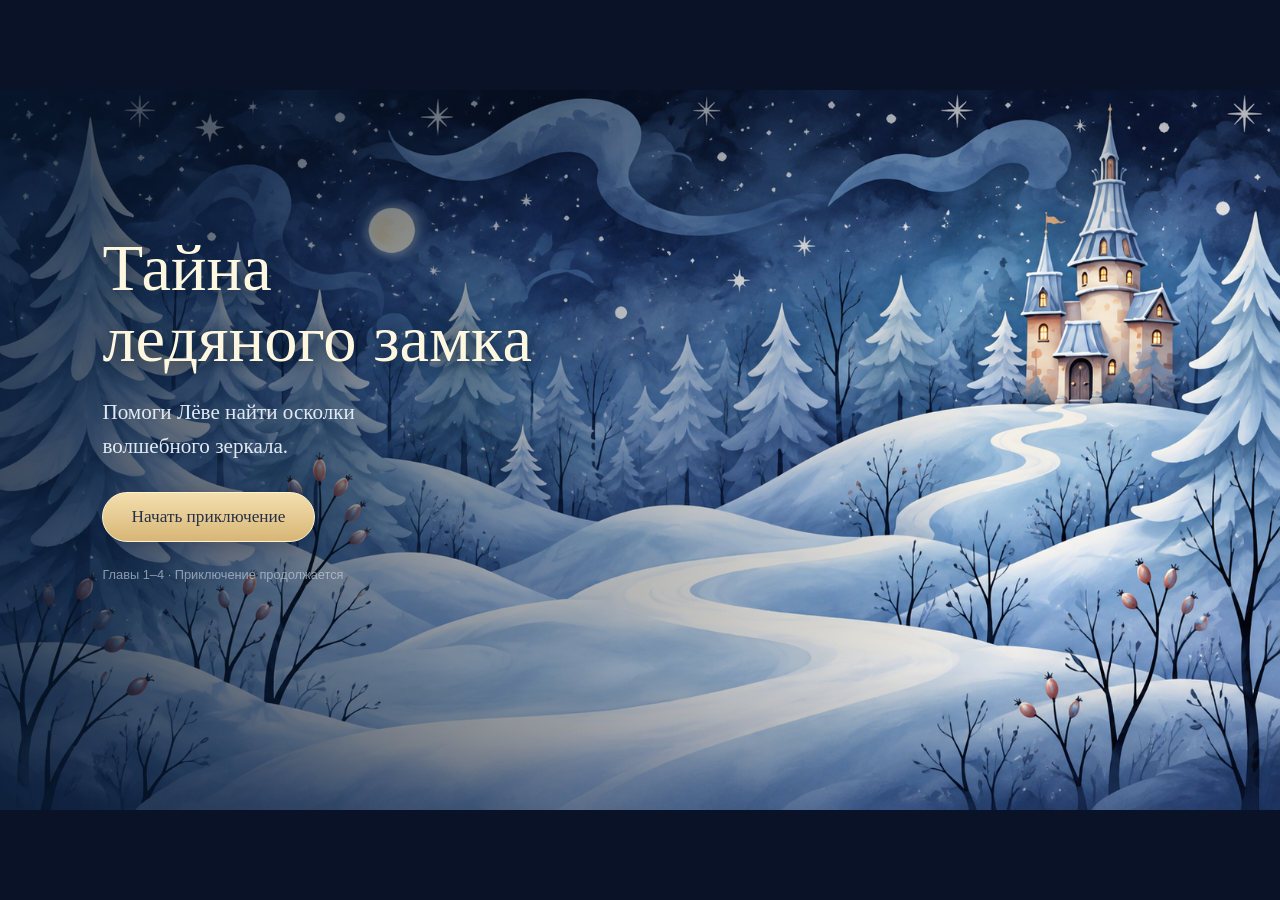
==== commit 4fc0192a: "Show entire introduction immediately and simplify start screen" ====
--- a/index.html
+++ b/index.html
@@ -4,7 +4,7 @@
   <meta charset="utf-8"><meta name="viewport" content="width=device-width,initial-scale=1,viewport-fit=cover">
   <meta name="theme-color" content="#101b38">
   <title>Тайна ледяного замка — Логоленд</title>
-  <link rel="stylesheet" href="style.css?v=spring-ending">
+  <link rel="stylesheet" href="style.css?v=instant-intro">
 </head>
 <body>
 <main id="game" aria-label="Тайна ледяного замка">
@@ -15,7 +15,7 @@
     
   </header>
   <section id="menu">
-    <div class="menu-copy"><p class="eyebrow">ЛОГОЛЕНД · СКАЗОЧНОЕ ПРИКЛЮЧЕНИЕ</p><h1>Тайна<br>ледяного замка</h1><p class="intro">Помоги Лёве найти осколки<br>волшебного зеркала.</p><button id="start" class="gold">Начать приключение</button><button id="restart-room" class="text-button" hidden>Повторить оранжерею</button><button id="restart" class="text-button" hidden>Начать заново</button><p class="chapter-note">Главы 1–4 · Приключение продолжается</p></div>
+    <div class="menu-copy"><h1>Тайна<br>ледяного замка</h1><p class="intro">Помоги Лёве найти осколки<br>волшебного зеркала.</p><button id="start" class="gold">Начать приключение</button><button id="restart-room" class="text-button" hidden>Повторить оранжерею</button><button id="restart" class="text-button" hidden>Начать заново</button><p class="chapter-note">Главы 1–4 · Приключение продолжается</p></div>
   </section>
   <section id="library" aria-label="Замёрзшая библиотека" hidden>
     <div id="room-title"><span>ГЛАВА ПЕРВАЯ</span><h2>Замёрзшая библиотека</h2></div>
@@ -68,6 +68,7 @@
 <script src="cave.js"></script>
 <script src="greenhouse.js?v=forest-fox"></script>
 <script src="fox.js?v=original-lyova"></script>
+<script src="intro.js?v=instant-intro"></script>
 <script src="game.js"></script>
 </body>
 </html>
--- a/style.css
+++ b/style.css
@@ -149,8 +149,6 @@
 #lab-door span{position:absolute;bottom:1%;left:5%;right:5%;padding:.65cqw .2cqw;border:2px double #d3b477;border-radius:2cqw;background:#173453e8;color:#fff1d1;font-size:1.2cqw}
 @keyframes door-invitation{50%{box-shadow:inset 0 0 2cqw #ffe2a344}}
 /* From a restored mirror to a full spring garden. */
-#spring-garden{position:absolute;inset:0;background:url('assets/finale-spring.png') 50% 40%/282.5% 215% no-repeat;opacity:0;transform:scale(1.08);transition:opacity 2s ease,transform 3s ease;pointer-events:none;z-index:2}
-#finale.in-garden #spring-garden{opacity:1;transform:scale(1)}
 #mirror-aura{position:absolute;left:24%;top:10%;width:52%;height:70%;border-radius:50%;background:radial-gradient(ellipse,#fff7d8cc,transparent 67%);opacity:0;pointer-events:none;z-index:3}
 .restoring #mirror-aura{animation:mirror-awakening 4.3s ease-out both}
 @keyframes mirror-awakening{0%{opacity:0;transform:scale(.3)}28%{opacity:1;transform:scale(1)}60%{opacity:.5;transform:scale(1.7)}100%{opacity:0;transform:scale(2)}}
@@ -158,12 +156,30 @@
 .spring-butterfly{position:absolute;left:49%;top:47%;width:3.3cqw;height:2.5cqw;opacity:0;filter:hue-rotate(var(--wing-hue));}
 .spring-butterfly svg{width:100%;height:100%;overflow:visible}.butterfly-wings{transform-box:fill-box;transform-origin:center;animation:butterfly-wings .45s ease-in-out infinite alternate}
 .restored .spring-butterfly{animation:spring-flight 6s var(--flight-delay) ease-out both}
-.in-garden .spring-butterfly{animation:garden-float 8s var(--flight-delay) ease-in-out infinite}
 @keyframes butterfly-wings{to{transform:scaleX(.35)}}
 @keyframes spring-flight{0%{opacity:0;transform:scale(.25)}12%,70%{opacity:.9}100%{opacity:0;transform:translate(var(--flight-x),var(--flight-y)) scale(.8)}}
-@keyframes garden-float{0%,100%{opacity:0;transform:translate(calc(var(--flight-x)*-.6),15cqw) scale(.7)}20%,75%{opacity:.8}90%{opacity:0;transform:translate(var(--flight-x),-19cqw) scale(.8)}}
 #mirror-victory{z-index:6}#final-story-line{font:500 1.45cqw/1.5 Georgia;margin:0 0 .7cqw;color:#e9f2dc}
 #game #final-lyova{z-index:5}
-.in-garden #mirror-glass,.in-garden #mirror-pieces,.in-garden #mirror-slots{visibility:hidden}
-.in-garden #mirror-victory{left:24%;right:10%;bottom:5%;background:#173d40ed}
 @media(prefers-reduced-motion:reduce){#mirror-aura,.spring-butterfly,.butterfly-wings,#lab-door{animation:none!important}.scene.lab-bg:after,#spring-garden{transition:none}}
+
+/* A quiet happy pose at the restored mirror, no additional destination. */
+#game #final-lyova{transition:opacity .8s ease}
+#final-lyova-happy{position:absolute;left:1%;bottom:3%;width:22%;height:30%;object-fit:contain;object-position:center bottom;pointer-events:none;opacity:0;z-index:5;transition:opacity .8s ease}
+#game .restored #final-lyova{opacity:0}
+.restored #final-lyova-happy{opacity:1}
+@media(prefers-reduced-motion:reduce){#game #final-lyova,#final-lyova-happy{transition:none}}
+
+/* A quiet storybook introduction over the castle backdrop. */
+#story-intro{position:absolute;inset:0;z-index:18;background:linear-gradient(90deg,#10233b55,#10233b22,#10233b55);animation:fade-in .7s}
+#story-back{position:absolute;left:3%;top:4%;z-index:2}
+.story-scroll{position:absolute;left:12%;top:3%;width:76%;height:94%;filter:drop-shadow(0 1cqw 1.8cqw #07182c88);animation:story-arrive .9s ease-out both}
+.story-scroll>img{position:absolute;inset:0;width:100%;height:100%;pointer-events:none}
+.story-copy{position:absolute;inset:15% 13% 20%;overflow:auto;color:#49351f;text-align:center;scrollbar-width:thin}
+.story-copy h2{font:500 2.5cqw/1.2 Georgia,'Times New Roman',serif;letter-spacing:.025em;color:#754c24;margin:0 0 1.5cqw}
+.story-copy p{font:400 1.78cqw/1.5 Georgia,'Times New Roman',serif;margin:0 0 1.2cqw;text-wrap:pretty}
+.story-copy p:first-child:first-letter{font-size:1.35em;color:#835a2b}
+.story-actions{position:absolute;left:12%;right:12%;bottom:12%;text-align:center;min-height:3.5cqw}
+.story-actions .text-button{color:#705438;font-size:1.05cqw;margin:.7cqw auto}
+.story-actions .gold{font-size:1.35cqw;animation:fade-in .7s}
+@keyframes story-arrive{from{opacity:0;transform:translateY(2cqw) scale(.96)}to{opacity:1;transform:none}}
+@media(prefers-reduced-motion:reduce){#story-intro,.story-scroll,.story-actions .gold{animation:none}.story-copy p{transition:none}}
